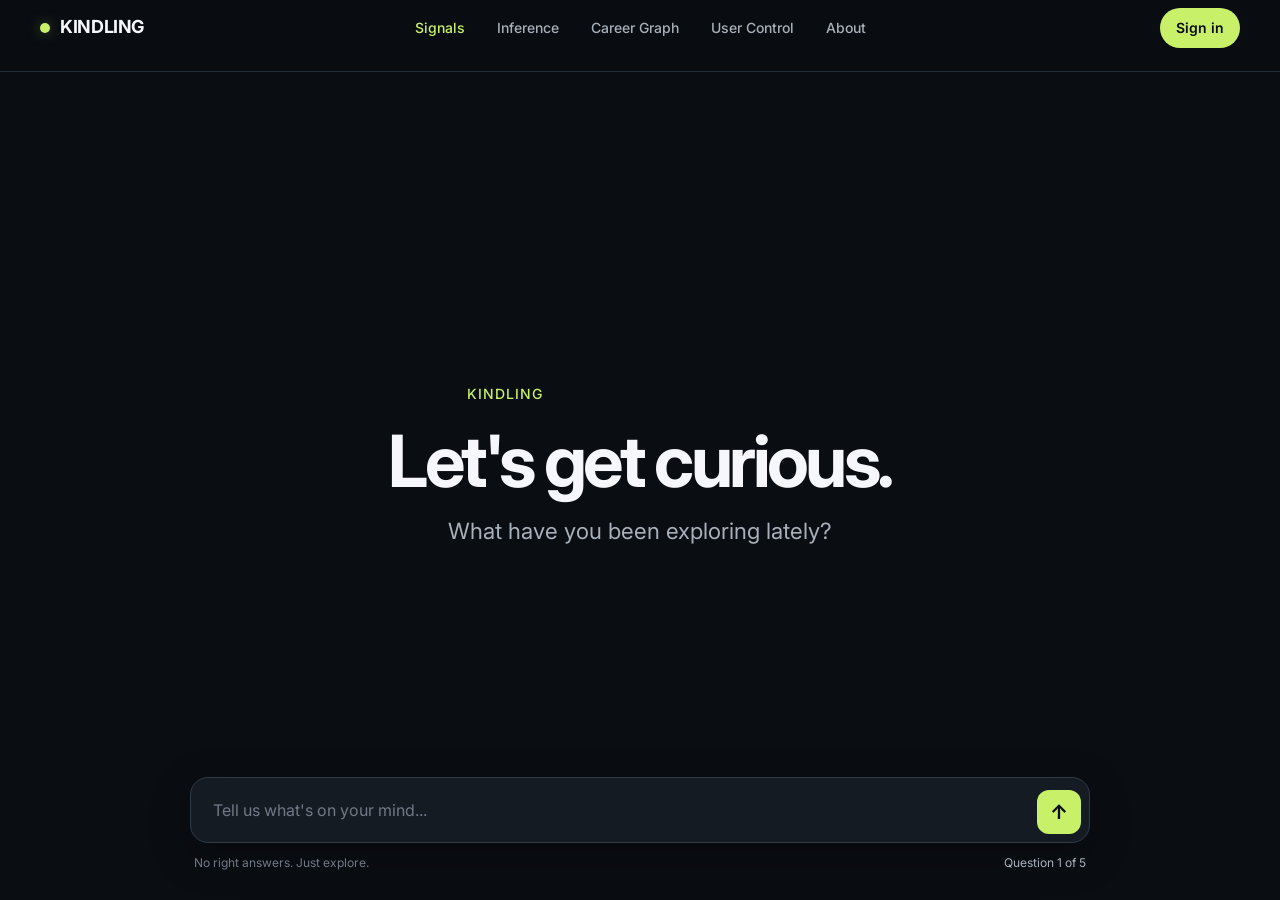
==== frontend/pages/signals.html @ 7a9be7f3 "feat: add Kindling frontend" ====
<!DOCTYPE html>
<html lang="en">

<head>
    <meta charset="UTF-8">

    <meta name="viewport" content="width=device-width, initial-scale=1.0">

    <meta
        name="description"
        content="Explore your curiosity with Kindling."
    >

    <title>Signals — Kindling</title>

    <link rel="preconnect" href="https://fonts.googleapis.com">
    <link rel="preconnect" href="https://fonts.gstatic.com" crossorigin>

    <link
        href="https://fonts.googleapis.com/css2?family=Inter:wght@400;500;600;700&display=swap"
        rel="stylesheet"
    >

    <link rel="stylesheet" href="../css/main.css">

</head>

<body>

    <!-- =====================================================
         NAVBAR
         ===================================================== -->

    <header class="navbar">

        <div class="container navbar-container">

            <a
                href="../index.html"
                class="navbar-logo"
                aria-label="Kindling home"
            >
                <span class="navbar-logo-mark"></span>
                <span>KINDLING</span>
            </a>


            <nav
                class="navbar-links"
                aria-label="Main navigation"
            >

                <a
                    href="./signals.html"
                    class="navbar-link active"
                >
                    Signals
                </a>

                <a
                    href="./inference.html"
                    class="navbar-link"
                >
                    Inference
                </a>

                <a
                    href="./career-graph.html"
                    class="navbar-link"
                >
                    Career Graph
                </a>

                <a
                    href="./user-control.html"
                    class="navbar-link"
                >
                    User Control
                </a>

                <a
                    href="./about.html"
                    class="navbar-link"
                >
                    About
                </a>

            </nav>


            <button
                type="button"
                class="navbar-action"
                id="signInButton"
            >
                Sign in
            </button>


            <button
                class="navbar-menu-button"
                type="button"
                aria-label="Open navigation menu"
                aria-expanded="false"
            >

                <span class="navbar-menu-icon">
                    <span></span>
                    <span></span>
                    <span></span>
                </span>

            </button>

        </div>

    </header>



    <!-- =====================================================
         SIGNALS
         ===================================================== -->

    <main class="signals-page">

        <section class="signals-section">

            <div class="signals-container">

                <!-- Welcome state -->

                <div
                    class="signals-welcome"
                    id="signalsWelcome"
                >

                    <p class="signals-welcome-label">
                        KINDLING
                    </p>

                    <h1 class="signals-welcome-title">
                        Let's get curious.
                    </h1>

                    <p
                        class="signals-question"
                        id="openingQuestion"
                    >
                        What have you been exploring lately?
                    </p>

                </div>


                <!-- Conversation -->

                <div
                    class="chat-container"
                    id="chatContainer"
                >

                    <div
                        class="chat-messages"
                        id="chatMessages"
                        aria-live="polite"
                    >
                    </div>

                </div>


                <!-- Input -->

                <div class="signals-input-area">

                    <form
                        class="chat-form"
                        id="chatForm"
                    >

                        <div class="chat-input-wrapper">

                            <textarea
                                id="chatInput"
                                class="chat-input"
                                rows="1"
                                placeholder="Tell us what's on your mind..."
                                aria-label="Your response"
                                required
                            ></textarea>


                            <button
                                type="submit"
                                class="chat-send"
                                id="chatSend"
                                aria-label="Send response"
                            >

                                <span class="chat-send-icon">
                                    ↑
                                </span>

                            </button>

                        </div>


                        <div class="chat-meta">

                            <span>
                                No right answers. Just explore.
                            </span>

                            <span id="questionProgress">
                                Question 1 of 5
                            </span>

                        </div>

                    </form>


                    <!-- Loading -->

                    <div
                        class="chat-loading"
                        id="chatLoading"
                        aria-hidden="true"
                    >

                        <span></span>
                        <span></span>
                        <span></span>

                    </div>

                </div>

            </div>

        </section>

    </main>



    <!-- =====================================================
         SIGN IN MODAL
         ===================================================== -->

    <div
        class="modal"
        id="signInModal"
        aria-hidden="true"
    >

        <div
            class="modal-content"
            role="dialog"
            aria-modal="true"
            aria-labelledby="signInTitle"
        >

            <button
                type="button"
                class="modal-close"
                id="modalClose"
                aria-label="Close sign in"
            >
                ×
            </button>


            <div class="modal-header">

                <div class="modal-logo">

                    <span class="navbar-logo-mark"></span>

                    <span>KINDLING</span>

                </div>


                <h2
                    class="modal-title"
                    id="signInTitle"
                >
                    Welcome back.
                </h2>


                <p class="modal-description">
                    Continue exploring where your curiosity
                    can take you.
                </p>

            </div>


            <form
                class="modal-form"
                id="signInForm"
            >

                <div class="form-group">

                    <label
                        for="email"
                        class="form-label"
                    >
                        Email
                    </label>

                    <input
                        type="email"
                        id="email"
                        class="form-input"
                        placeholder="you@example.com"
                        required
                    >

                </div>


                <div class="form-group">

                    <label
                        for="password"
                        class="form-label"
                    >
                        Password
                    </label>

                    <input
                        type="password"
                        id="password"
                        class="form-input"
                        placeholder="Enter your password"
                        required
                    >

                </div>


                <button
                    type="submit"
                    class="modal-submit"
                >
                    Sign in
                </button>

            </form>


            <div class="modal-footer">

                Don't have an account?

                <a href="#" id="createAccount">
                    Create one
                </a>

            </div>

        </div>

    </div>



    <script src="../js/components/navbar.js"></script>

    <script src="../js/components/modal.js"></script>

    <script src="../js/pages/signals.js"></script>

    <script>

        initializeNavbar();

        initializeModal();

        initializeSignals();

    </script>

</body>

</html>
---- frontend/css/main.css ----
/* ========================================
   KINDLING — MAIN STYLES
   ======================================== */

@import url("./variables.css");
@import url("./reset.css");

@import url("./components/navbar.css");
@import url("./components/landing.css");
@import url("./components/modal.css");
@import url("./components/signals.css");
@import url("./components/inference.css");
@import url("./components/pattern-modal.css");
@import url("./components/career-graph.css");
@import url("./components/user-control.css");
@import url("./components/about.css");

/* ========================================
   GLOBAL
   ======================================== */

body {
    overflow-x: hidden;
}

::selection {
    background: var(--color-primary);
    color: var(--color-bg);
}


/* ========================================
   CONTAINER
   ======================================== */

.container {
    width: min(
        calc(100% - (var(--container-padding) * 2)),
        var(--container-width)
    );

    margin-inline: auto;
}


/* ========================================
   SECTION
   ======================================== */

.section {
    padding-block: var(--space-24);
}


/* ========================================
   TYPOGRAPHY
   ======================================== */

.heading-xl {
    font-size: var(--text-hero);
    font-weight: var(--font-weight-bold);
    letter-spacing: -0.04em;
}

.heading-lg {
    font-size: var(--text-4xl);
    font-weight: var(--font-weight-bold);
    letter-spacing: -0.025em;
}

.heading-md {
    font-size: var(--text-2xl);
    font-weight: var(--font-weight-semibold);
}

.body-lg {
    font-size: var(--text-lg);
    color: var(--color-text-secondary);
}

.body {
    font-size: var(--text-base);
    color: var(--color-text-secondary);
}

.caption {
    font-size: var(--text-sm);
    color: var(--color-text-muted);
}


/* ========================================
   UTILITY
   ======================================== */

.text-primary {
    color: var(--color-primary);
}

.text-accent {
    color: var(--color-accent);
}

.text-muted {
    color: var(--color-text-muted);
}
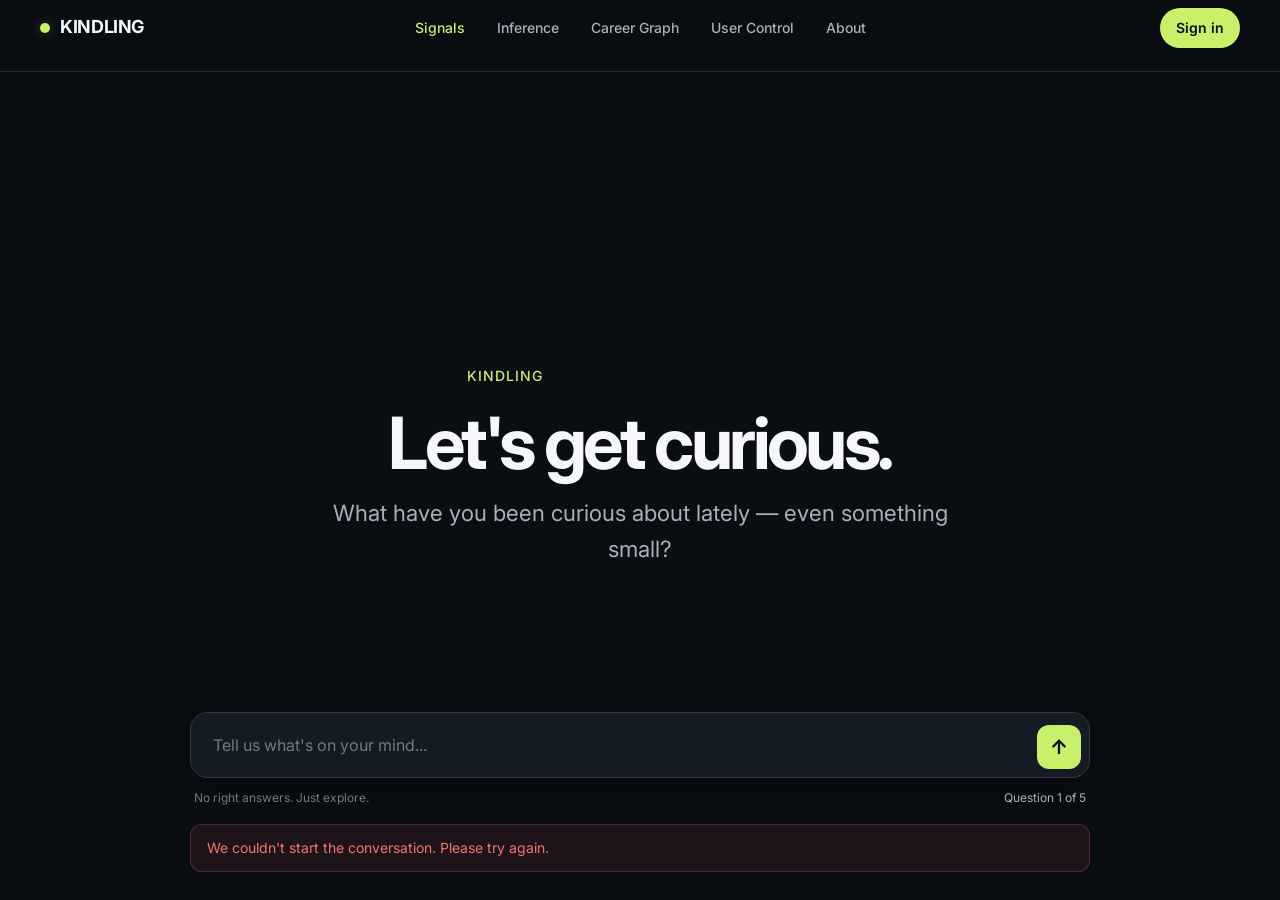
==== commit 29ddd23d: "fix: connect signals page to chat API" ====
--- a/frontend/pages/signals.html
+++ b/frontend/pages/signals.html
@@ -4,37 +4,80 @@
 <head>
     <meta charset="UTF-8">
 
-    <meta name="viewport" content="width=device-width, initial-scale=1.0">
+    <meta
+        name="viewport"
+        content="width=device-width, initial-scale=1.0"
+    >
 
     <meta
         name="description"
-        content="Explore your curiosity with Kindling."
+        content="Kindling Signals — explore what you're curious about."
     >
 
     <title>Signals — Kindling</title>
 
-    <link rel="preconnect" href="https://fonts.googleapis.com">
-    <link rel="preconnect" href="https://fonts.gstatic.com" crossorigin>
+    <!-- Google Font -->
+    <link
+        rel="preconnect"
+        href="https://fonts.googleapis.com"
+    >
+
+    <link
+        rel="preconnect"
+        href="https://fonts.gstatic.com"
+        crossorigin
+    >
 
     <link
         href="https://fonts.googleapis.com/css2?family=Inter:wght@400;500;600;700&display=swap"
         rel="stylesheet"
     >
 
-    <link rel="stylesheet" href="../css/main.css">
-
+    <!-- Global styles -->
+    <link
+        rel="stylesheet"
+        href="../css/reset.css"
+    >
+
+    <link
+        rel="stylesheet"
+        href="../css/variables.css"
+    >
+
+    <link
+        rel="stylesheet"
+        href="../css/main.css"
+    >
+
+    <!-- Signals styles -->
+    <link
+        rel="stylesheet"
+        href="../css/components/navbar.css"
+    >
+
+    <link
+        rel="stylesheet"
+        href="../css/components/modal.css"
+    >
+
+    <link
+        rel="stylesheet"
+        href="../css/components/signals.css"
+    >
 </head>
+
 
 <body>
 
     <!-- =====================================================
          NAVBAR
-         ===================================================== -->
+    ====================================================== -->
 
     <header class="navbar">
 
         <div class="container navbar-container">
 
+            <!-- Logo -->
             <a
                 href="../index.html"
                 class="navbar-logo"
@@ -45,6 +88,7 @@
             </a>
 
 
+            <!-- Desktop navigation -->
             <nav
                 class="navbar-links"
                 aria-label="Main navigation"
@@ -88,6 +132,7 @@
             </nav>
 
 
+            <!-- Sign in -->
             <button
                 type="button"
                 class="navbar-action"
@@ -97,6 +142,7 @@
             </button>
 
 
+            <!-- Mobile menu -->
             <button
                 class="navbar-menu-button"
                 type="button"
@@ -119,8 +165,8 @@
 
 
     <!-- =====================================================
-         SIGNALS
-         ===================================================== -->
+         SIGNALS PAGE
+    ====================================================== -->
 
     <main class="signals-page">
 
@@ -128,7 +174,10 @@
 
             <div class="signals-container">
 
-                <!-- Welcome state -->
+
+                <!-- =================================================
+                     WELCOME / OPENING QUESTION
+                ================================================== -->
 
                 <div
                     class="signals-welcome"
@@ -147,13 +196,17 @@
                         class="signals-question"
                         id="openingQuestion"
                     >
-                        What have you been exploring lately?
+                        What have you been curious about lately — even
+                        something small?
                     </p>
 
                 </div>
 
 
-                <!-- Conversation -->
+
+                <!-- =================================================
+                     CHAT
+                ================================================== -->
 
                 <div
                     class="chat-container"
@@ -170,7 +223,10 @@
                 </div>
 
 
-                <!-- Input -->
+
+                <!-- =================================================
+                     INPUT
+                ================================================== -->
 
                 <div class="signals-input-area">
 
@@ -214,7 +270,7 @@
                             </span>
 
                             <span id="questionProgress">
-                                Question 1 of 5
+                                Question 1 of 7
                             </span>
 
                         </div>
@@ -222,8 +278,8 @@
                     </form>
 
 
-                    <!-- Loading -->
-
+
+                    <!-- Loading indicator -->
                     <div
                         class="chat-loading"
                         id="chatLoading"
@@ -247,8 +303,8 @@
 
 
     <!-- =====================================================
-         SIGN IN MODAL
-         ===================================================== -->
+         SIGN-IN MODAL
+    ====================================================== -->
 
     <div
         class="modal"
@@ -256,17 +312,19 @@
         aria-hidden="true"
     >
 
+        <div class="modal-overlay"></div>
+
         <div
             class="modal-content"
             role="dialog"
             aria-modal="true"
-            aria-labelledby="signInTitle"
+            aria-labelledby="signInModalTitle"
         >
 
             <button
                 type="button"
                 class="modal-close"
-                id="modalClose"
+                id="closeSignInModal"
                 aria-label="Close sign in"
             >
                 ×
@@ -275,26 +333,19 @@
 
             <div class="modal-header">
 
-                <div class="modal-logo">
-
-                    <span class="navbar-logo-mark"></span>
-
-                    <span>KINDLING</span>
-
-                </div>
-
+                <p class="modal-eyebrow">
+                    WELCOME BACK
+                </p>
 
                 <h2
                     class="modal-title"
-                    id="signInTitle"
-                >
-                    Welcome back.
+                    id="signInModalTitle"
+                >
+                    Sign in to Kindling
                 </h2>
 
-
                 <p class="modal-description">
-                    Continue exploring where your curiosity
-                    can take you.
+                    Continue exploring your interests and patterns.
                 </p>
 
             </div>
@@ -307,17 +358,14 @@
 
                 <div class="form-group">
 
-                    <label
-                        for="email"
-                        class="form-label"
-                    >
+                    <label for="signInEmail">
                         Email
                     </label>
 
                     <input
                         type="email"
-                        id="email"
-                        class="form-input"
+                        id="signInEmail"
+                        name="email"
                         placeholder="you@example.com"
                         required
                     >
@@ -327,17 +375,14 @@
 
                 <div class="form-group">
 
-                    <label
-                        for="password"
-                        class="form-label"
-                    >
+                    <label for="signInPassword">
                         Password
                     </label>
 
                     <input
                         type="password"
-                        id="password"
-                        class="form-input"
+                        id="signInPassword"
+                        name="password"
                         placeholder="Enter your password"
                         required
                     >
@@ -347,44 +392,32 @@
 
                 <button
                     type="submit"
-                    class="modal-submit"
+                    class="button button-primary modal-submit"
                 >
                     Sign in
                 </button>
 
             </form>
 
-
-            <div class="modal-footer">
-
-                Don't have an account?
-
-                <a href="#" id="createAccount">
-                    Create one
-                </a>
-
-            </div>
-
         </div>
 
     </div>
 
 
 
-    <script src="../js/components/navbar.js"></script>
-
-    <script src="../js/components/modal.js"></script>
+    <!-- =====================================================
+         SIGNALS JAVASCRIPT
+    ====================================================== -->
 
     <script src="../js/pages/signals.js"></script>
 
+
     <script>
-
-        initializeNavbar();
-
-        initializeModal();
-
-        initializeSignals();
-
+        document.addEventListener("DOMContentLoaded", () => {
+
+            initializeSignals();
+
+        });
     </script>
 
 </body>
--- a/frontend/css/variables.css
+++ b/frontend/css/variables.css
@@ -0,0 +1,113 @@
+:root {
+
+    /* =========================================
+       COLORS
+    ========================================= */
+
+    --color-bg: #0A0D12;
+    --color-bg-secondary: #10151C;
+
+    --color-surface: #151B23;
+    --color-surface-hover: #1B232D;
+
+    --color-primary: #C8F169;
+    --color-primary-hover: #D5F88A;
+
+    --color-accent: #6EE7C8;
+
+    --color-text-primary: #F5F7FA;
+    --color-text-secondary: #A8B0BC;
+    --color-text-muted: #707987;
+
+    --color-border: #252D37;
+    --color-border-light: #313B47;
+
+    --color-error: #F87171;
+    --color-success: #6EE7A0;
+
+
+    /* =========================================
+       TYPOGRAPHY
+    ========================================= */
+
+    --font-primary: "Inter", sans-serif;
+
+    --font-weight-regular: 400;
+    --font-weight-medium: 500;
+    --font-weight-semibold: 600;
+    --font-weight-bold: 700;
+
+    --text-xs: 0.75rem;
+    --text-sm: 0.875rem;
+    --text-base: 1rem;
+    --text-lg: 1.125rem;
+
+    --text-xl: 1.25rem;
+    --text-2xl: 1.5rem;
+    --text-3xl: 2rem;
+    --text-4xl: 2.5rem;
+    --text-5xl: 3.5rem;
+    --text-6xl: 4.5rem;
+
+    --text-hero: clamp(3rem, 7vw, 6.5rem);
+
+
+    /* =========================================
+       SPACING
+    ========================================= */
+
+    --space-1: 0.25rem;
+    --space-2: 0.5rem;
+    --space-3: 0.75rem;
+    --space-4: 1rem;
+    --space-5: 1.25rem;
+    --space-6: 1.5rem;
+    --space-8: 2rem;
+    --space-10: 2.5rem;
+    --space-12: 3rem;
+    --space-16: 4rem;
+    --space-20: 5rem;
+    --space-24: 6rem;
+    --space-32: 8rem;
+
+
+    /* =========================================
+       BORDER RADIUS
+    ========================================= */
+
+    --radius-sm: 8px;
+    --radius-md: 12px;
+    --radius-lg: 16px;
+    --radius-xl: 24px;
+    --radius-full: 9999px;
+
+
+    /* =========================================
+       LAYOUT
+    ========================================= */
+
+    --container-width: 1200px;
+    --container-padding: 24px;
+
+    --navbar-height: 72px;
+
+
+    /* =========================================
+       TRANSITIONS
+    ========================================= */
+
+    --transition-fast: 150ms ease;
+    --transition-normal: 250ms ease;
+    --transition-slow: 400ms ease;
+
+
+    /* =========================================
+       SHADOWS
+    ========================================= */
+
+    --shadow-sm: 0 2px 8px rgba(0, 0, 0, 0.15);
+
+    --shadow-md: 0 8px 24px rgba(0, 0, 0, 0.2);
+
+    --shadow-lg: 0 16px 48px rgba(0, 0, 0, 0.25);
+}
--- a/frontend/css/components/navbar.css
+++ b/frontend/css/components/navbar.css
@@ -0,0 +1,175 @@
+.navbar {
+    position: sticky;
+    top: 0;
+    z-index: 1000;
+    width: 100%;
+    height: 72px;
+
+    display: flex;
+    align-items: center;
+
+    background: rgba(10, 13, 18, 0.88);
+
+    backdrop-filter: blur(16px);
+    -webkit-backdrop-filter: blur(16px);
+
+    border-bottom: 1px solid var(--color-border);
+}
+
+.navbar-container {
+    height: 100%;
+
+    display: grid;
+    grid-template-columns: 1fr auto 1fr;
+    align-items: center;
+}
+
+/* Logo */
+
+.navbar-logo {
+    grid-column: 1;
+    justify-self: start;
+
+    display: inline-flex;
+    align-items: center;
+    gap: 10px;
+
+    font-size: var(--text-lg);
+    font-weight: var(--font-weight-bold);
+    letter-spacing: -0.02em;
+
+    color: var(--color-text-primary);
+
+    transition: color var(--transition-fast);
+}
+
+.navbar-logo:hover {
+    color: var(--color-primary);
+}
+
+.navbar-logo-mark {
+    width: 10px;
+    height: 10px;
+
+    background: var(--color-primary);
+    border-radius: 50%;
+
+    box-shadow: 0 0 14px rgba(200, 241, 105, 0.35);
+}
+
+/* Center navigation */
+
+.navbar-links {
+    grid-column: 2;
+
+    display: flex;
+    align-items: center;
+    justify-content: center;
+    gap: 8px;
+}
+
+.navbar-link {
+    position: relative;
+
+    padding: 8px 12px;
+
+    font-size: var(--text-sm);
+    font-weight: var(--font-weight-medium);
+
+    color: var(--color-text-secondary);
+
+    border-radius: var(--radius-sm);
+
+    transition:
+        color var(--transition-fast),
+        background var(--transition-fast);
+}
+
+.navbar-link:hover {
+    color: var(--color-text-primary);
+    background: var(--color-surface);
+}
+
+.navbar-link.active {
+    color: var(--color-primary);
+}
+
+/* Sign in */
+
+.navbar-action {
+    grid-column: 3;
+    justify-self: end;
+
+    display: inline-flex;
+    align-items: center;
+    justify-content: center;
+
+    min-height: 40px;
+    padding: 0 16px;
+
+    border-radius: var(--radius-full);
+
+    background: var(--color-primary);
+    color: var(--color-bg);
+
+    font-size: var(--text-sm);
+    font-weight: var(--font-weight-semibold);
+
+    transition:
+        background var(--transition-fast),
+        transform var(--transition-fast);
+}
+
+.navbar-action:hover {
+    background: var(--color-primary-hover);
+    transform: translateY(-1px);
+}
+
+.navbar-action:active {
+    transform: translateY(0);
+}
+
+@media (max-width: 768px) {
+
+    .navbar {
+        height: 64px;
+    }
+
+    .navbar-container {
+        display: flex;
+        justify-content: space-between;
+    }
+
+    .navbar-links {
+        position: absolute;
+        top: calc(100% + 1px);
+        left: 0;
+        right: 0;
+
+        display: none;
+        flex-direction: column;
+        align-items: stretch;
+
+        padding: 16px;
+
+        background: var(--color-bg-secondary);
+        border-bottom: 1px solid var(--color-border);
+    }
+
+    .navbar-links.open {
+        display: flex;
+    }
+
+    .navbar-link {
+        padding: 12px 14px;
+    }
+
+    .navbar-action {
+        width: 100%;
+        margin-top: 8px;
+    }
+
+    .navbar-menu-button {
+        display: flex;
+    }
+}
--- a/frontend/css/components/modal.css
+++ b/frontend/css/components/modal.css
@@ -0,0 +1,262 @@
+/* =========================================================
+   MODAL
+   ========================================================= */
+
+.modal {
+    position: fixed;
+    inset: 0;
+    z-index: 2000;
+
+    display: flex;
+    align-items: center;
+    justify-content: center;
+
+    padding: var(--space-6);
+
+    background: rgba(0, 0, 0, 0.72);
+
+    backdrop-filter: blur(8px);
+    -webkit-backdrop-filter: blur(8px);
+
+    opacity: 0;
+    visibility: hidden;
+
+    transition:
+        opacity var(--transition-normal),
+        visibility var(--transition-normal);
+}
+
+.modal.open {
+    opacity: 1;
+    visibility: visible;
+}
+
+
+/* =========================================================
+   MODAL CONTENT
+   ========================================================= */
+
+.modal-content {
+    position: relative;
+
+    width: 100%;
+    max-width: 440px;
+
+    padding: var(--space-10);
+
+    background: var(--color-surface);
+
+    border: 1px solid var(--color-border-light);
+    border-radius: var(--radius-xl);
+
+    box-shadow: var(--shadow-lg);
+
+    transform: translateY(20px) scale(0.98);
+
+    transition: transform var(--transition-normal);
+}
+
+.modal.open .modal-content {
+    transform: translateY(0) scale(1);
+}
+
+
+/* =========================================================
+   CLOSE BUTTON
+   ========================================================= */
+
+.modal-close {
+    position: absolute;
+
+    top: var(--space-5);
+    right: var(--space-5);
+
+    display: flex;
+    align-items: center;
+    justify-content: center;
+
+    width: 36px;
+    height: 36px;
+
+    background: transparent;
+
+    border: 1px solid var(--color-border);
+    border-radius: var(--radius-full);
+
+    color: var(--color-text-secondary);
+
+    font-size: var(--text-lg);
+
+    transition:
+        color var(--transition-fast),
+        background var(--transition-fast),
+        border-color var(--transition-fast);
+}
+
+.modal-close:hover {
+    color: var(--color-text-primary);
+    background: var(--color-surface-hover);
+    border-color: var(--color-border-light);
+}
+
+
+/* =========================================================
+   MODAL HEADER
+   ========================================================= */
+
+.modal-header {
+    margin-bottom: var(--space-8);
+}
+
+.modal-logo {
+    display: inline-flex;
+    align-items: center;
+    gap: 10px;
+
+    margin-bottom: var(--space-8);
+
+    font-size: var(--text-lg);
+    font-weight: var(--font-weight-bold);
+}
+
+.modal-title {
+    margin-bottom: var(--space-3);
+
+    font-size: var(--text-2xl);
+    font-weight: var(--font-weight-bold);
+
+    letter-spacing: -0.025em;
+}
+
+.modal-description {
+    font-size: var(--text-sm);
+    color: var(--color-text-secondary);
+}
+
+
+/* =========================================================
+   FORM
+   ========================================================= */
+
+.modal-form {
+    display: flex;
+    flex-direction: column;
+
+    gap: var(--space-5);
+}
+
+.form-group {
+    display: flex;
+    flex-direction: column;
+
+    gap: var(--space-2);
+}
+
+.form-label {
+    font-size: var(--text-sm);
+    font-weight: var(--font-weight-medium);
+
+    color: var(--color-text-primary);
+}
+
+.form-input {
+    width: 100%;
+    height: 48px;
+
+    padding: 0 var(--space-4);
+
+    background: var(--color-bg);
+
+    border: 1px solid var(--color-border-light);
+    border-radius: var(--radius-md);
+
+    color: var(--color-text-primary);
+
+    outline: none;
+
+    transition:
+        border-color var(--transition-fast),
+        background var(--transition-fast);
+}
+
+.form-input::placeholder {
+    color: var(--color-text-muted);
+}
+
+.form-input:focus {
+    border-color: var(--color-primary);
+    background: var(--color-bg-secondary);
+}
+
+
+/* =========================================================
+   SUBMIT BUTTON
+   ========================================================= */
+
+.modal-submit {
+    width: 100%;
+    min-height: 48px;
+
+    margin-top: var(--space-2);
+
+    border-radius: var(--radius-full);
+
+    background: var(--color-primary);
+    color: var(--color-bg);
+
+    font-size: var(--text-sm);
+    font-weight: var(--font-weight-semibold);
+
+    transition:
+        background var(--transition-fast),
+        transform var(--transition-fast);
+}
+
+.modal-submit:hover {
+    background: var(--color-primary-hover);
+    transform: translateY(-1px);
+}
+
+.modal-submit:active {
+    transform: translateY(0);
+}
+
+
+/* =========================================================
+   MODAL FOOTER
+   ========================================================= */
+
+.modal-footer {
+    margin-top: var(--space-6);
+
+    text-align: center;
+
+    font-size: var(--text-sm);
+    color: var(--color-text-muted);
+}
+
+.modal-footer a {
+    color: var(--color-primary);
+    font-weight: var(--font-weight-medium);
+}
+
+.modal-footer a:hover {
+    color: var(--color-primary-hover);
+}
+
+
+/* =========================================================
+   MOBILE
+   ========================================================= */
+
+@media (max-width: 480px) {
+
+    .modal {
+        padding: var(--space-4);
+    }
+
+    .modal-content {
+        padding: var(--space-8) var(--space-6);
+    }
+
+}
--- a/frontend/css/components/signals.css
+++ b/frontend/css/components/signals.css
@@ -0,0 +1,544 @@
+/* =========================================================
+   SIGNALS PAGE
+   ========================================================= */
+
+.signals-page {
+    min-height: calc(100vh - var(--navbar-height));
+}
+
+
+/* =========================================================
+   SIGNALS SECTION
+   ========================================================= */
+
+.signals-section {
+    min-height: calc(100vh - var(--navbar-height));
+
+    position: relative;
+
+    padding: 0 var(--container-padding);
+}
+
+
+/* =========================================================
+   MAIN SIGNALS CONTAINER
+   ========================================================= */
+
+.signals-container {
+    width: 100%;
+    max-width: 900px;
+
+    min-height: calc(100vh - var(--navbar-height));
+
+    margin-inline: auto;
+
+    position: relative;
+
+    display: flex;
+    flex-direction: column;
+
+    justify-content: center;
+}
+
+
+/* =========================================================
+   WELCOME
+   ========================================================= */
+
+.signals-welcome {
+    width: 100%;
+
+    text-align: center;
+
+    margin-bottom: var(--space-10);
+
+    transition:
+        opacity 400ms ease,
+        transform 400ms ease;
+}
+
+
+.signals-welcome.hidden {
+    opacity: 0;
+
+    transform: translateY(-30px);
+
+    pointer-events: none;
+
+    position: absolute;
+
+    visibility: hidden;
+}
+
+
+.signals-welcome-label {
+    margin-bottom: var(--space-5);
+
+    font-size: var(--text-sm);
+
+    font-weight: var(--font-weight-medium);
+
+    letter-spacing: 0.08em;
+
+    color: var(--color-primary);
+}
+
+
+.signals-welcome-title {
+    margin-bottom: var(--space-4);
+
+    font-size: clamp(2.75rem, 6vw, 4.5rem);
+
+    font-weight: var(--font-weight-bold);
+
+    line-height: 1;
+
+    letter-spacing: -0.05em;
+}
+
+
+.signals-question {
+    margin-inline: auto;
+
+    max-width: 650px;
+
+    font-size: clamp(1.125rem, 2vw, 1.4rem);
+
+    line-height: 1.6;
+
+    color: var(--color-text-secondary);
+}
+
+
+/* =========================================================
+   CHAT
+   ========================================================= */
+
+.chat-container {
+    width: 100%;
+
+    display: none;
+
+    flex: 1;
+
+    overflow-y: auto;
+
+    padding-top: var(--space-12);
+
+    padding-bottom: 180px;
+}
+
+
+.chat-container.active {
+    display: block;
+}
+
+
+/* =========================================================
+   CHAT MESSAGES
+   ========================================================= */
+
+.chat-messages {
+    display: flex;
+
+    flex-direction: column;
+
+    gap: var(--space-6);
+
+    width: 100%;
+}
+
+
+/* =========================================================
+   MESSAGE
+   ========================================================= */
+
+.chat-message {
+    display: flex;
+
+    width: 100%;
+
+    animation: message-enter 300ms ease;
+}
+
+
+.chat-message.ai {
+    justify-content: flex-start;
+}
+
+
+.chat-message.user {
+    justify-content: flex-end;
+}
+
+
+.chat-message-content {
+    max-width: 72%;
+
+    padding: var(--space-4) var(--space-5);
+
+    border-radius: var(--radius-lg);
+
+    font-size: var(--text-base);
+
+    line-height: 1.65;
+}
+
+
+/* AI */
+
+.chat-message.ai .chat-message-content {
+    background: var(--color-surface);
+
+    border: 1px solid var(--color-border);
+
+    color: var(--color-text-primary);
+
+    border-bottom-left-radius: var(--radius-sm);
+}
+
+
+/* USER */
+
+.chat-message.user .chat-message-content {
+    background: var(--color-primary);
+
+    color: var(--color-bg);
+
+    border-bottom-right-radius: var(--radius-sm);
+}
+
+
+@keyframes message-enter {
+
+    from {
+        opacity: 0;
+        transform: translateY(8px);
+    }
+
+    to {
+        opacity: 1;
+        transform: translateY(0);
+    }
+
+}
+
+
+/* =========================================================
+   INPUT AREA
+   ========================================================= */
+
+.signals-input-area {
+    position: fixed;
+
+    left: 50%;
+
+    bottom: 28px;
+
+    transform: translateX(-50%);
+
+    width: min(
+        calc(100% - 48px),
+        900px
+    );
+
+    z-index: 50;
+}
+
+
+/* =========================================================
+   INPUT
+   ========================================================= */
+
+.chat-form {
+    width: 100%;
+}
+
+
+.chat-input-wrapper {
+    display: flex;
+
+    align-items: flex-end;
+
+    width: 100%;
+
+    padding: 8px;
+
+    background: var(--color-surface);
+
+    border: 1px solid var(--color-border-light);
+
+    border-radius: 18px;
+
+    box-shadow: 0 12px 40px rgba(0, 0, 0, 0.3);
+
+    transition:
+        border-color var(--transition-fast),
+        background var(--transition-fast);
+}
+
+
+.chat-input-wrapper:focus-within {
+    border-color: var(--color-primary);
+
+    background: var(--color-surface-hover);
+}
+
+
+.chat-input {
+    width: 100%;
+
+    min-height: 48px;
+    max-height: 150px;
+
+    padding: 12px 14px;
+
+    resize: none;
+
+    background: transparent;
+
+    border: none;
+
+    outline: none;
+
+    color: var(--color-text-primary);
+
+    font-size: var(--text-base);
+
+    line-height: 1.5;
+}
+
+
+.chat-input::placeholder {
+    color: var(--color-text-muted);
+}
+
+
+/* =========================================================
+   SEND
+   ========================================================= */
+
+.chat-send {
+    flex-shrink: 0;
+
+    display: flex;
+
+    align-items: center;
+    justify-content: center;
+
+    width: 44px;
+    height: 44px;
+
+    border-radius: 12px;
+
+    background: var(--color-primary);
+
+    color: var(--color-bg);
+
+    transition:
+        background var(--transition-fast),
+        transform var(--transition-fast);
+}
+
+
+.chat-send:hover {
+    background: var(--color-primary-hover);
+
+    transform: translateY(-1px);
+}
+
+
+.chat-send:active {
+    transform: translateY(0);
+}
+
+
+.chat-send:disabled {
+    opacity: 0.5;
+
+    cursor: not-allowed;
+
+    transform: none;
+}
+
+
+.chat-send-icon {
+    font-size: 1.25rem;
+
+    font-weight: var(--font-weight-bold);
+
+    line-height: 1;
+}
+
+
+/* =========================================================
+   META
+   ========================================================= */
+
+.chat-meta {
+    display: flex;
+
+    align-items: center;
+    justify-content: space-between;
+
+    gap: var(--space-4);
+
+    margin-top: 10px;
+
+    padding-inline: 4px;
+
+    font-size: var(--text-xs);
+
+    color: var(--color-text-muted);
+}
+
+
+#questionProgress {
+    color: var(--color-text-secondary);
+}
+
+
+/* =========================================================
+   LOADING
+   ========================================================= */
+
+.chat-loading {
+    display: none;
+
+    align-items: center;
+
+    gap: 5px;
+
+    width: fit-content;
+
+    margin-top: var(--space-5);
+
+    padding: 10px 14px;
+
+    background: var(--color-surface);
+
+    border: 1px solid var(--color-border);
+
+    border-radius: var(--radius-lg);
+}
+
+
+.chat-loading.visible {
+    display: flex;
+}
+
+
+.chat-loading span {
+    width: 6px;
+    height: 6px;
+
+    border-radius: 50%;
+
+    background: var(--color-text-muted);
+
+    animation: loading-dot 1.2s infinite ease-in-out;
+}
+
+
+.chat-loading span:nth-child(2) {
+    animation-delay: 0.15s;
+}
+
+
+.chat-loading span:nth-child(3) {
+    animation-delay: 0.3s;
+}
+
+
+@keyframes loading-dot {
+
+    0%,
+    60%,
+    100% {
+        opacity: 0.3;
+
+        transform: translateY(0);
+    }
+
+    30% {
+        opacity: 1;
+
+        transform: translateY(-3px);
+    }
+
+}
+
+
+/* =========================================================
+   ERROR
+   ========================================================= */
+
+.chat-error {
+    margin-top: var(--space-4);
+
+    padding: var(--space-3) var(--space-4);
+
+    background: rgba(248, 113, 113, 0.08);
+
+    border: 1px solid rgba(248, 113, 113, 0.25);
+
+    border-radius: var(--radius-md);
+
+    color: var(--color-error);
+
+    font-size: var(--text-sm);
+}
+
+
+/* =========================================================
+   MOBILE
+   ========================================================= */
+
+@media (max-width: 768px) {
+
+    .signals-section {
+        padding-inline: 16px;
+    }
+
+
+    .signals-container {
+        min-height: calc(100vh - 64px);
+    }
+
+
+    .signals-welcome {
+        margin-bottom: var(--space-8);
+    }
+
+
+    .signals-welcome-title {
+        font-size: clamp(2.5rem, 12vw, 4rem);
+    }
+
+
+    .signals-question {
+        font-size: var(--text-base);
+    }
+
+
+    .signals-input-area {
+        width: calc(100% - 32px);
+
+        bottom: 16px;
+    }
+
+
+    .chat-message-content {
+        max-width: 88%;
+    }
+
+
+    .chat-meta {
+        flex-direction: column;
+
+        align-items: flex-start;
+
+        gap: 4px;
+    }
+
+}
